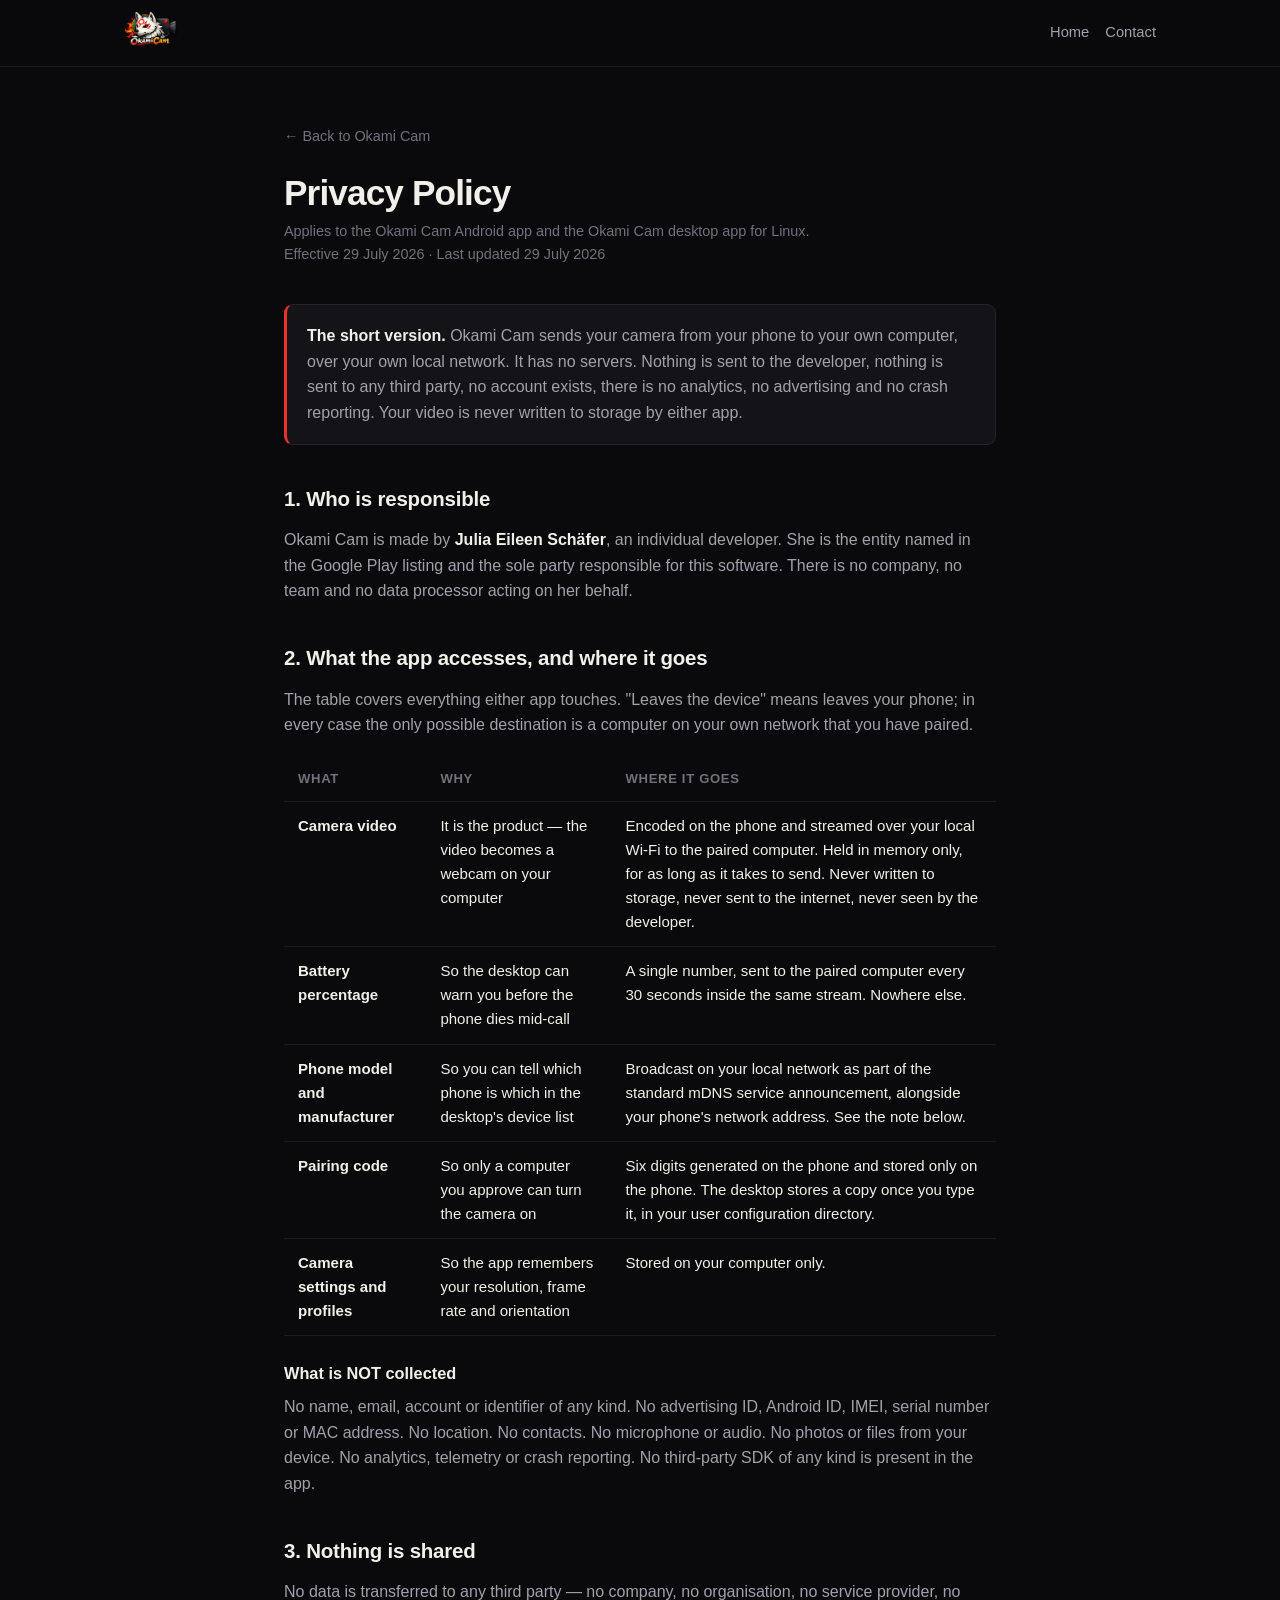
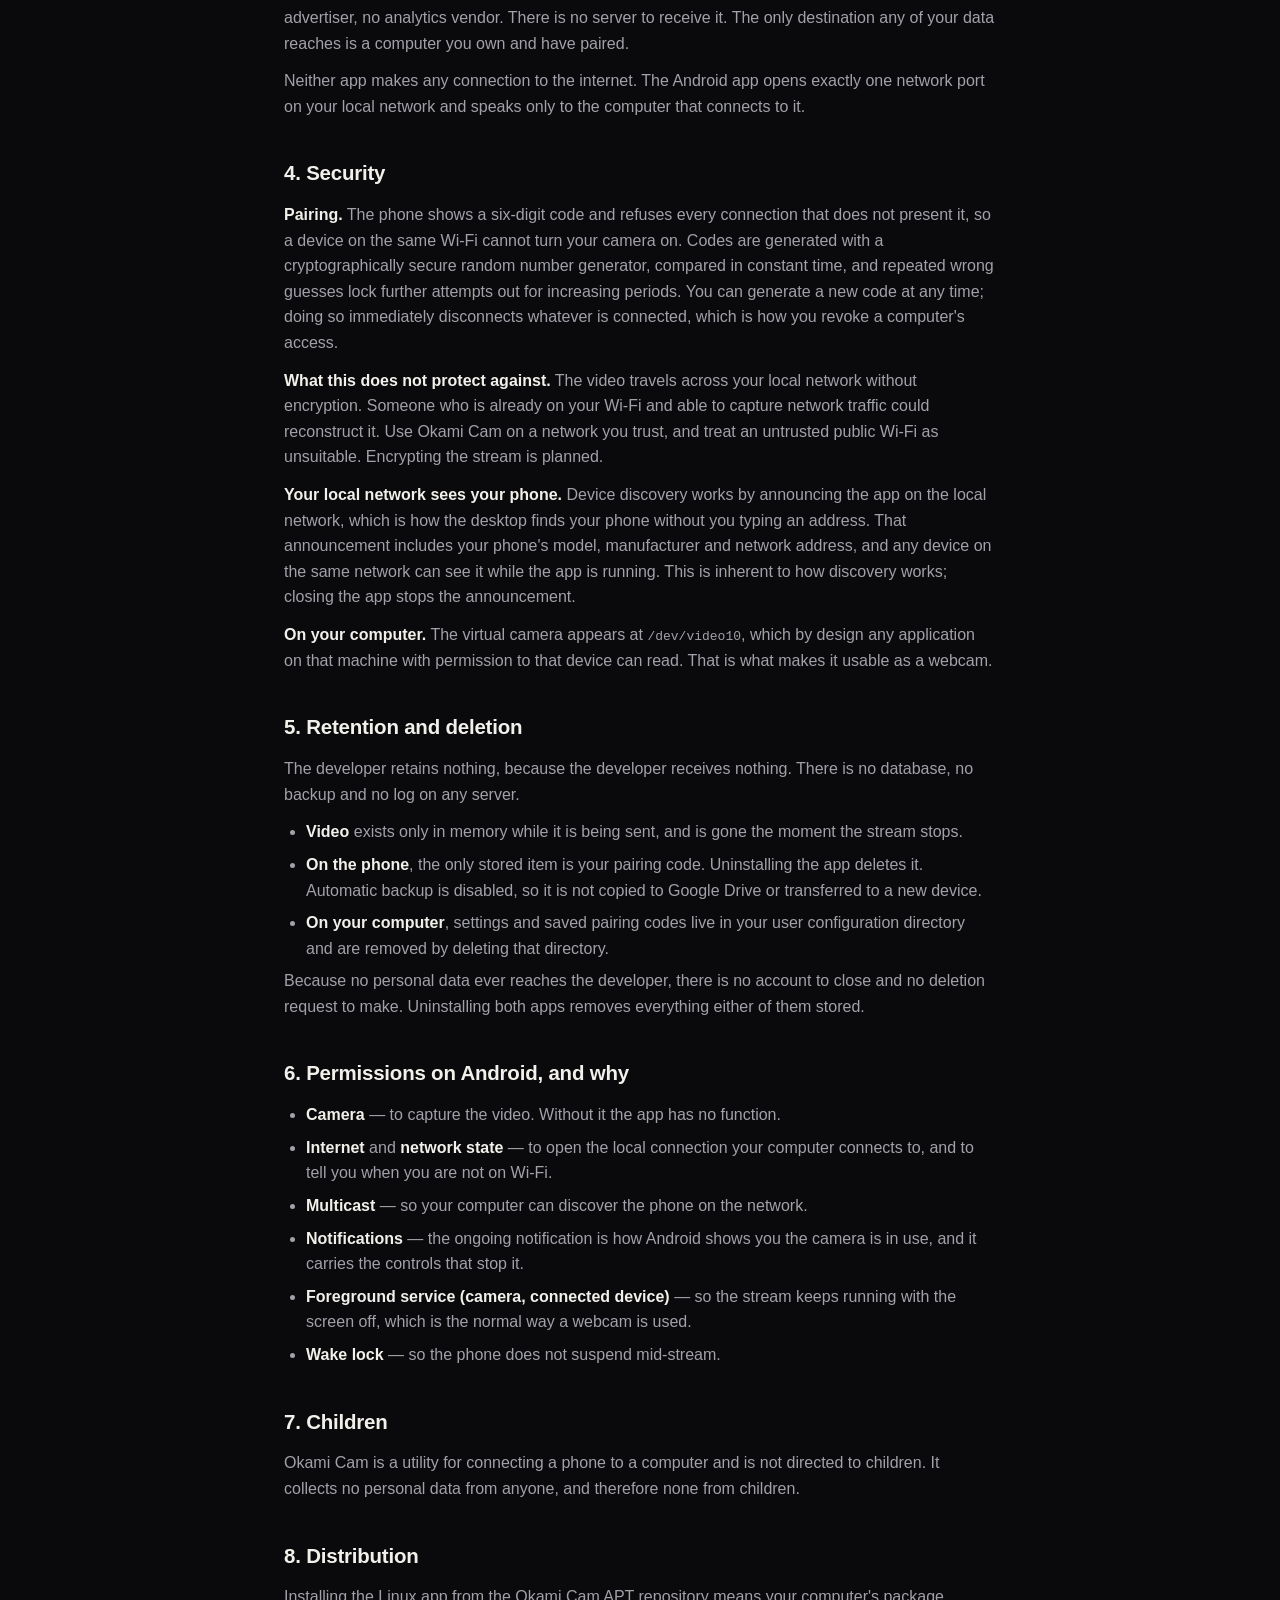
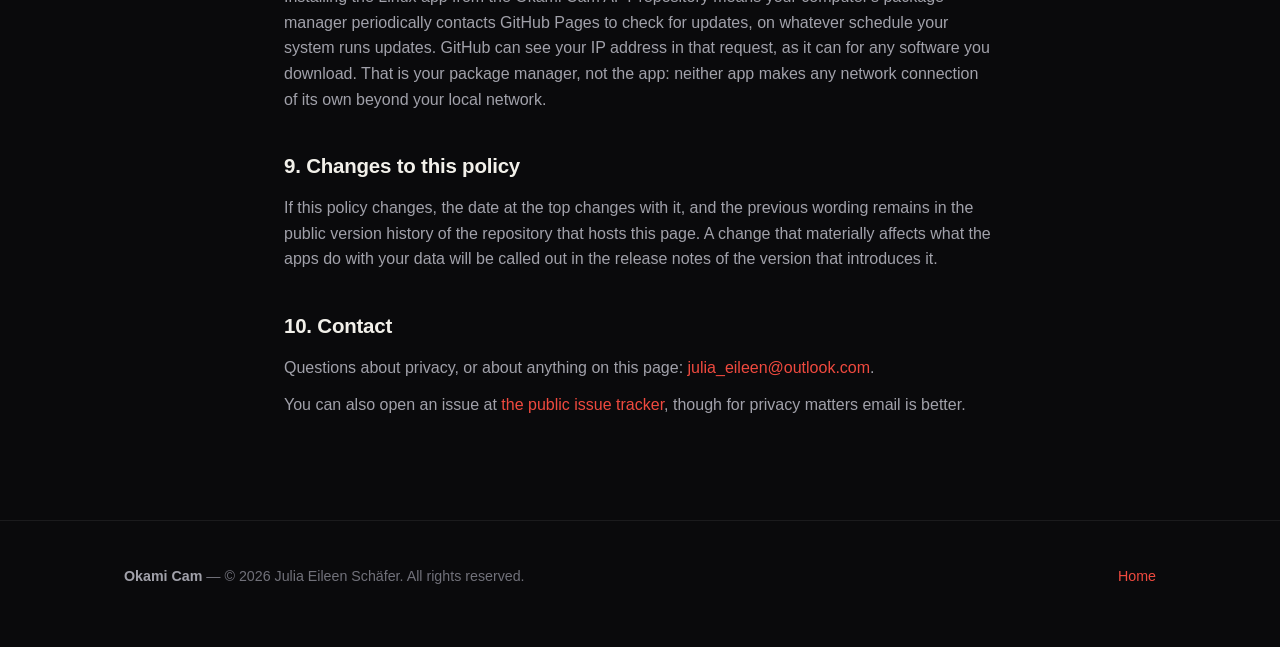
==== privacy.html @ 9d6f0ce9 "Add the privacy policy Required for the Google Play listing, which needs a public, non-editable URL " ====
<!doctype html>
<html lang="en">
<head>
<meta charset="utf-8">
<meta name="viewport" content="width=device-width, initial-scale=1">
<title>Privacy Policy — Okami Cam</title>
<meta name="description" content="The Okami Cam privacy policy. Okami Cam sends your camera to your own computer on your own network, and to nobody else.">
<link rel="icon" href="assets/mark.png">
<link rel="stylesheet" href="style.css">
</head>
<body>

<header>
  <div class="wrap nav">
    <a href="./"><img src="assets/logo.png" alt="Okami Cam"></a>
    <span class="spacer"></span>
    <a href="./">Home</a>
    <a href="#contact">Contact</a>
  </div>
</header>

<div class="doc">
  <a class="back" href="./">← Back to Okami Cam</a>

  <h1>Privacy Policy</h1>
  <p class="meta">Applies to the Okami Cam Android app and the Okami Cam desktop app for Linux.<br>
  Effective 29 July 2026 · Last updated 29 July 2026</p>

  <div class="callout">
    <p><strong>The short version.</strong> Okami Cam sends your camera from your phone to
    your own computer, over your own local network. It has no servers. Nothing is sent to
    the developer, nothing is sent to any third party, no account exists, there is no
    analytics, no advertising and no crash reporting. Your video is never written to storage
    by either app.</p>
  </div>

  <h2>1. Who is responsible</h2>
  <p>Okami Cam is made by <strong>Julia Eileen Schäfer</strong>, an individual developer.
  She is the entity named in the Google Play listing and the sole party responsible for this
  software. There is no company, no team and no data processor acting on her behalf.</p>

  <h2>2. What the app accesses, and where it goes</h2>
  <p>The table covers everything either app touches. "Leaves the device" means leaves your
  phone; in every case the only possible destination is a computer on your own network that
  you have paired.</p>

  <table>
    <tr><th>What</th><th>Why</th><th>Where it goes</th></tr>
    <tr>
      <td>Camera video</td>
      <td>It is the product — the video becomes a webcam on your computer</td>
      <td>Encoded on the phone and streamed over your local Wi‑Fi to the paired computer.
      Held in memory only, for as long as it takes to send. Never written to storage, never
      sent to the internet, never seen by the developer.</td>
    </tr>
    <tr>
      <td>Battery percentage</td>
      <td>So the desktop can warn you before the phone dies mid‑call</td>
      <td>A single number, sent to the paired computer every 30 seconds inside the same
      stream. Nowhere else.</td>
    </tr>
    <tr>
      <td>Phone model and manufacturer</td>
      <td>So you can tell which phone is which in the desktop's device list</td>
      <td>Broadcast on your local network as part of the standard mDNS service announcement,
      alongside your phone's network address. See the note below.</td>
    </tr>
    <tr>
      <td>Pairing code</td>
      <td>So only a computer you approve can turn the camera on</td>
      <td>Six digits generated on the phone and stored only on the phone. The desktop stores
      a copy once you type it, in your user configuration directory.</td>
    </tr>
    <tr>
      <td>Camera settings and profiles</td>
      <td>So the app remembers your resolution, frame rate and orientation</td>
      <td>Stored on your computer only.</td>
    </tr>
  </table>

  <h3>What is NOT collected</h3>
  <p>No name, email, account or identifier of any kind. No advertising ID, Android ID, IMEI,
  serial number or MAC address. No location. No contacts. No microphone or audio. No photos
  or files from your device. No analytics, telemetry or crash reporting. No third‑party SDK
  of any kind is present in the app.</p>

  <h2>3. Nothing is shared</h2>
  <p>No data is transferred to any third party — no company, no organisation, no service
  provider, no advertiser, no analytics vendor. There is no server to receive it. The only
  destination any of your data reaches is a computer you own and have paired.</p>
  <p>Neither app makes any connection to the internet. The Android app opens exactly one
  network port on your local network and speaks only to the computer that connects to it.</p>

  <h2>4. Security</h2>
  <p><strong>Pairing.</strong> The phone shows a six‑digit code and refuses every connection
  that does not present it, so a device on the same Wi‑Fi cannot turn your camera on. Codes
  are generated with a cryptographically secure random number generator, compared in constant
  time, and repeated wrong guesses lock further attempts out for increasing periods. You can
  generate a new code at any time; doing so immediately disconnects whatever is connected,
  which is how you revoke a computer's access.</p>
  <p><strong>What this does not protect against.</strong> The video travels across your local
  network without encryption. Someone who is already on your Wi‑Fi and able to capture network
  traffic could reconstruct it. Use Okami Cam on a network you trust, and treat an untrusted
  public Wi‑Fi as unsuitable. Encrypting the stream is planned.</p>
  <p><strong>Your local network sees your phone.</strong> Device discovery works by
  announcing the app on the local network, which is how the desktop finds your phone without
  you typing an address. That announcement includes your phone's model, manufacturer and
  network address, and any device on the same network can see it while the app is running.
  This is inherent to how discovery works; closing the app stops the announcement.</p>
  <p><strong>On your computer.</strong> The virtual camera appears at
  <code>/dev/video10</code>, which by design any application on that machine with permission
  to that device can read. That is what makes it usable as a webcam.</p>

  <h2>5. Retention and deletion</h2>
  <p>The developer retains nothing, because the developer receives nothing. There is no
  database, no backup and no log on any server.</p>
  <ul>
    <li><strong>Video</strong> exists only in memory while it is being sent, and is gone the
    moment the stream stops.</li>
    <li><strong>On the phone</strong>, the only stored item is your pairing code. Uninstalling
    the app deletes it. Automatic backup is disabled, so it is not copied to Google Drive or
    transferred to a new device.</li>
    <li><strong>On your computer</strong>, settings and saved pairing codes live in your user
    configuration directory and are removed by deleting that directory.</li>
  </ul>
  <p>Because no personal data ever reaches the developer, there is no account to close and no
  deletion request to make. Uninstalling both apps removes everything either of them stored.</p>

  <h2>6. Permissions on Android, and why</h2>
  <ul>
    <li><strong>Camera</strong> — to capture the video. Without it the app has no function.</li>
    <li><strong>Internet</strong> and <strong>network state</strong> — to open the local
    connection your computer connects to, and to tell you when you are not on Wi‑Fi.</li>
    <li><strong>Multicast</strong> — so your computer can discover the phone on the network.</li>
    <li><strong>Notifications</strong> — the ongoing notification is how Android shows you the
    camera is in use, and it carries the controls that stop it.</li>
    <li><strong>Foreground service (camera, connected device)</strong> — so the stream keeps
    running with the screen off, which is the normal way a webcam is used.</li>
    <li><strong>Wake lock</strong> — so the phone does not suspend mid‑stream.</li>
  </ul>

  <h2>7. Children</h2>
  <p>Okami Cam is a utility for connecting a phone to a computer and is not directed to
  children. It collects no personal data from anyone, and therefore none from children.</p>

  <h2>8. Distribution</h2>
  <p>Installing the Linux app from the Okami Cam APT repository means your computer's package
  manager periodically contacts GitHub Pages to check for updates, on whatever schedule your
  system runs updates. GitHub can see your IP address in that request, as it can for any
  software you download. That is your package manager, not the app: neither app makes any
  network connection of its own beyond your local network.</p>

  <h2>9. Changes to this policy</h2>
  <p>If this policy changes, the date at the top changes with it, and the previous wording
  remains in the public version history of the repository that hosts this page. A change that
  materially affects what the apps do with your data will be called out in the release notes
  of the version that introduces it.</p>

  <h2 id="contact">10. Contact</h2>
  <p>Questions about privacy, or about anything on this page:
  <a href="mailto:julia_eileen@outlook.com">julia_eileen@outlook.com</a>.</p>
  <p>You can also open an issue at
  <a href="https://github.com/julia-eileen/okami-cam-releases/issues">the public issue
  tracker</a>, though for privacy matters email is better.</p>
</div>

<footer>
  <div class="wrap row">
    <div><strong style="color:var(--text-2)">Okami Cam</strong> — © 2026 Julia Eileen Schäfer. All rights reserved.</div>
    <div><a href="./">Home</a></div>
  </div>
</footer>

</body>
</html>
---- style.css ----
:root{
    --bg:#0a0a0c; --surface:#141418; --raised:#1c1c22;
    --line:rgba(255,255,255,.07); --line-strong:rgba(255,255,255,.13);
    --text:#f2f0ea; --text-2:#a1a1aa; --text-3:#71717a;
    --brand:#e5342a; --brand-hi:#f04a3f; --brand-soft:rgba(229,52,42,.12);
    --live:#22c55e; --warn:#f59e0b;
    --r:14px; --r-sm:9px;
    --mono:ui-monospace,"SFMono-Regular",Menlo,Consolas,"Liberation Mono",monospace;
  }
  *{box-sizing:border-box;margin:0;padding:0}
  html{scroll-behavior:smooth}
  body{
    background:var(--bg);color:var(--text);
    font-family:-apple-system,BlinkMacSystemFont,"Segoe UI",Roboto,Cantarell,sans-serif;
    line-height:1.6;-webkit-font-smoothing:antialiased;
  }
  .wrap{max-width:1080px;margin:0 auto;padding:0 24px}
  a{color:var(--brand-hi);text-decoration:none}
  a:hover{text-decoration:underline}

  /* ── header ── */
  header{position:sticky;top:0;z-index:20;backdrop-filter:blur(14px);
    background:rgba(10,10,12,.78);border-bottom:1px solid var(--line)}
  .nav{display:flex;align-items:center;gap:16px;height:66px}
  .nav img{height:36px;width:auto}
  .nav .spacer{flex:1}
  .nav a{color:var(--text-2);font-size:.92rem;font-weight:500}
  .nav a:hover{color:var(--text);text-decoration:none}
  @media(max-width:640px){.nav .hide-sm{display:none}}

  /* ── hero ── */
  .hero{position:relative;padding:88px 0 72px;text-align:center;overflow:hidden}
  .hero::before{content:"";position:absolute;inset:-40% 0 auto 50%;translate:-50% 0;
    width:900px;height:620px;background:radial-gradient(closest-side,rgba(229,52,42,.16),transparent 70%);
    pointer-events:none}
  .hero > *{position:relative}
  .hero img.mark{width:132px;height:132px;margin-bottom:26px;
    filter:drop-shadow(0 14px 42px rgba(229,52,42,.28))}
  h1{font-size:clamp(2.3rem,6vw,3.5rem);line-height:1.08;letter-spacing:-.025em;font-weight:800}
  h1 .accent{color:var(--brand)}
  .sub{margin:20px auto 0;max-width:620px;font-size:1.14rem;color:var(--text-2)}
  .badges{display:flex;flex-wrap:wrap;gap:9px;justify-content:center;margin-top:26px}
  .badge{display:inline-flex;align-items:center;gap:7px;padding:6px 13px;border-radius:999px;
    background:var(--surface);border:1px solid var(--line-strong);font-size:.84rem;color:var(--text-2)}
  .dot{width:7px;height:7px;border-radius:50%;background:var(--live)}
  .cta{display:flex;flex-wrap:wrap;gap:12px;justify-content:center;margin-top:34px}
  .btn{display:inline-flex;align-items:center;gap:9px;padding:13px 26px;border-radius:var(--r-sm);
    font-weight:650;font-size:1rem;transition:.18s;border:1px solid transparent}
  .btn-primary{background:var(--brand);color:#fff}
  .btn-primary:hover{background:var(--brand-hi);text-decoration:none;transform:translateY(-1px)}
  .btn-ghost{background:var(--surface);color:var(--text);border-color:var(--line-strong)}
  .btn-ghost:hover{background:var(--raised);text-decoration:none}

  /* ── sections ── */
  section{padding:76px 0;border-top:1px solid var(--line)}
  h2{font-size:1.95rem;letter-spacing:-.02em;font-weight:750;margin-bottom:12px}
  .lede{color:var(--text-2);max-width:660px;margin-bottom:38px}

  /* ── the killer feature ── */
  .spotlight{display:grid;grid-template-columns:1fr 1fr;gap:44px;align-items:center}
  @media(max-width:820px){.spotlight{grid-template-columns:1fr;gap:30px}}
  .spotlight .card{background:linear-gradient(160deg,var(--brand-soft),transparent 62%);
    border:1px solid rgba(229,52,42,.24);border-radius:var(--r);padding:30px}
  .spotlight h3{font-size:1.28rem;margin-bottom:10px}
  .spotlight p{color:var(--text-2)}
  .phone-demo{display:flex;align-items:center;justify-content:center;gap:20px;
    background:var(--surface);border:1px solid var(--line);border-radius:var(--r);padding:34px 20px}
  .screen{width:92px;height:176px;border-radius:14px;border:2px solid #2c2c34;background:#000;
    display:flex;align-items:center;justify-content:center;color:var(--text-3);font-size:.7rem;
    text-align:center;padding:8px;position:relative}
  .screen.off{background:#050506}
  .screen .live{position:absolute;bottom:10px;display:flex;align-items:center;gap:5px;
    font-size:.62rem;color:var(--live)}
  .arrow{color:var(--brand);font-size:1.5rem}

  /* ── feature grid ── */
  .grid{display:grid;grid-template-columns:repeat(auto-fit,minmax(255px,1fr));gap:16px}
  .feat{background:var(--surface);border:1px solid var(--line);border-radius:var(--r);padding:22px}
  .feat h3{font-size:1.03rem;margin-bottom:7px}
  .feat p{color:var(--text-2);font-size:.93rem}
  .feat .ico{font-size:1.4rem;margin-bottom:12px;display:block}

  /* ── install ── */
  .step{display:flex;gap:16px;margin-bottom:22px}
  .num{flex:none;width:29px;height:29px;border-radius:50%;background:var(--brand-soft);
    border:1px solid rgba(229,52,42,.35);color:var(--brand-hi);display:flex;align-items:center;
    justify-content:center;font-size:.85rem;font-weight:700}
  .step-body{flex:1;min-width:0}
  .step h3{font-size:1.02rem;margin-bottom:8px}
  pre{background:#0e0e12;border:1px solid var(--line-strong);border-radius:var(--r-sm);
    padding:15px 17px;overflow-x:auto;font-family:var(--mono);font-size:.855rem;line-height:1.65;
    color:#dcdce2;position:relative}
  pre .c{color:var(--text-3)}
  pre .k{color:var(--brand-hi)}
  .note{display:flex;gap:12px;background:var(--surface);border:1px solid var(--line);
    border-left:3px solid var(--warn);border-radius:var(--r-sm);padding:15px 17px;margin-top:12px}
  .note strong{color:var(--warn)}
  .note p{color:var(--text-2);font-size:.92rem}

  /* ── shot ── */
  .shot{border:1px solid var(--line-strong);border-radius:var(--r);overflow:hidden;
    box-shadow:0 28px 70px rgba(0,0,0,.55);max-width:100%;display:block;margin-top:8px}

  /* ── req table ── */
  table{width:100%;border-collapse:collapse;font-size:.94rem}
  th,td{text-align:left;padding:12px 14px;border-bottom:1px solid var(--line)}
  th{color:var(--text-3);font-weight:600;font-size:.82rem;text-transform:uppercase;letter-spacing:.05em}
  td code{font-family:var(--mono);font-size:.86rem;color:var(--brand-hi)}

  footer{padding:44px 0 60px;border-top:1px solid var(--line);color:var(--text-3);font-size:.89rem}
  footer .row{display:flex;flex-wrap:wrap;gap:14px;align-items:center;justify-content:space-between}

/* ── long-form pages (privacy, terms) ── */
.doc{max-width:760px;margin:0 auto;padding:56px 24px 90px}
.doc h1{font-size:2.2rem;margin-bottom:8px}
.doc .meta{color:var(--text-3);font-size:.9rem;margin-bottom:38px}
.doc h2{font-size:1.28rem;margin:38px 0 12px;letter-spacing:-.01em}
.doc h3{font-size:1.02rem;margin:24px 0 8px;color:var(--text)}
.doc p,.doc li{color:var(--text-2);margin-bottom:12px}
.doc ul{padding-left:22px}
.doc li{margin-bottom:7px}
.doc strong{color:var(--text)}
.doc .callout{background:var(--surface);border:1px solid var(--line);
  border-left:3px solid var(--brand);border-radius:var(--r-sm);padding:18px 20px;margin:22px 0}
.doc .callout p:last-child{margin-bottom:0}
.doc table{margin:18px 0}
.doc table{table-layout:auto}
.doc td:first-child{color:var(--text);font-weight:550;white-space:nowrap}
/* Three-column tables (what / why / where) need the prose columns to breathe;
   pinning the first column at a percentage was written for two-column tables
   and strangled the rest. */
.doc table tr:has(td:nth-child(3)) td:first-child{white-space:normal;width:20%}
.doc table tr:has(td:nth-child(3)) td:nth-child(2){width:26%}
.doc th,.doc td{vertical-align:top}
.doc a.back{display:inline-block;margin-bottom:26px;color:var(--text-3);font-size:.9rem}
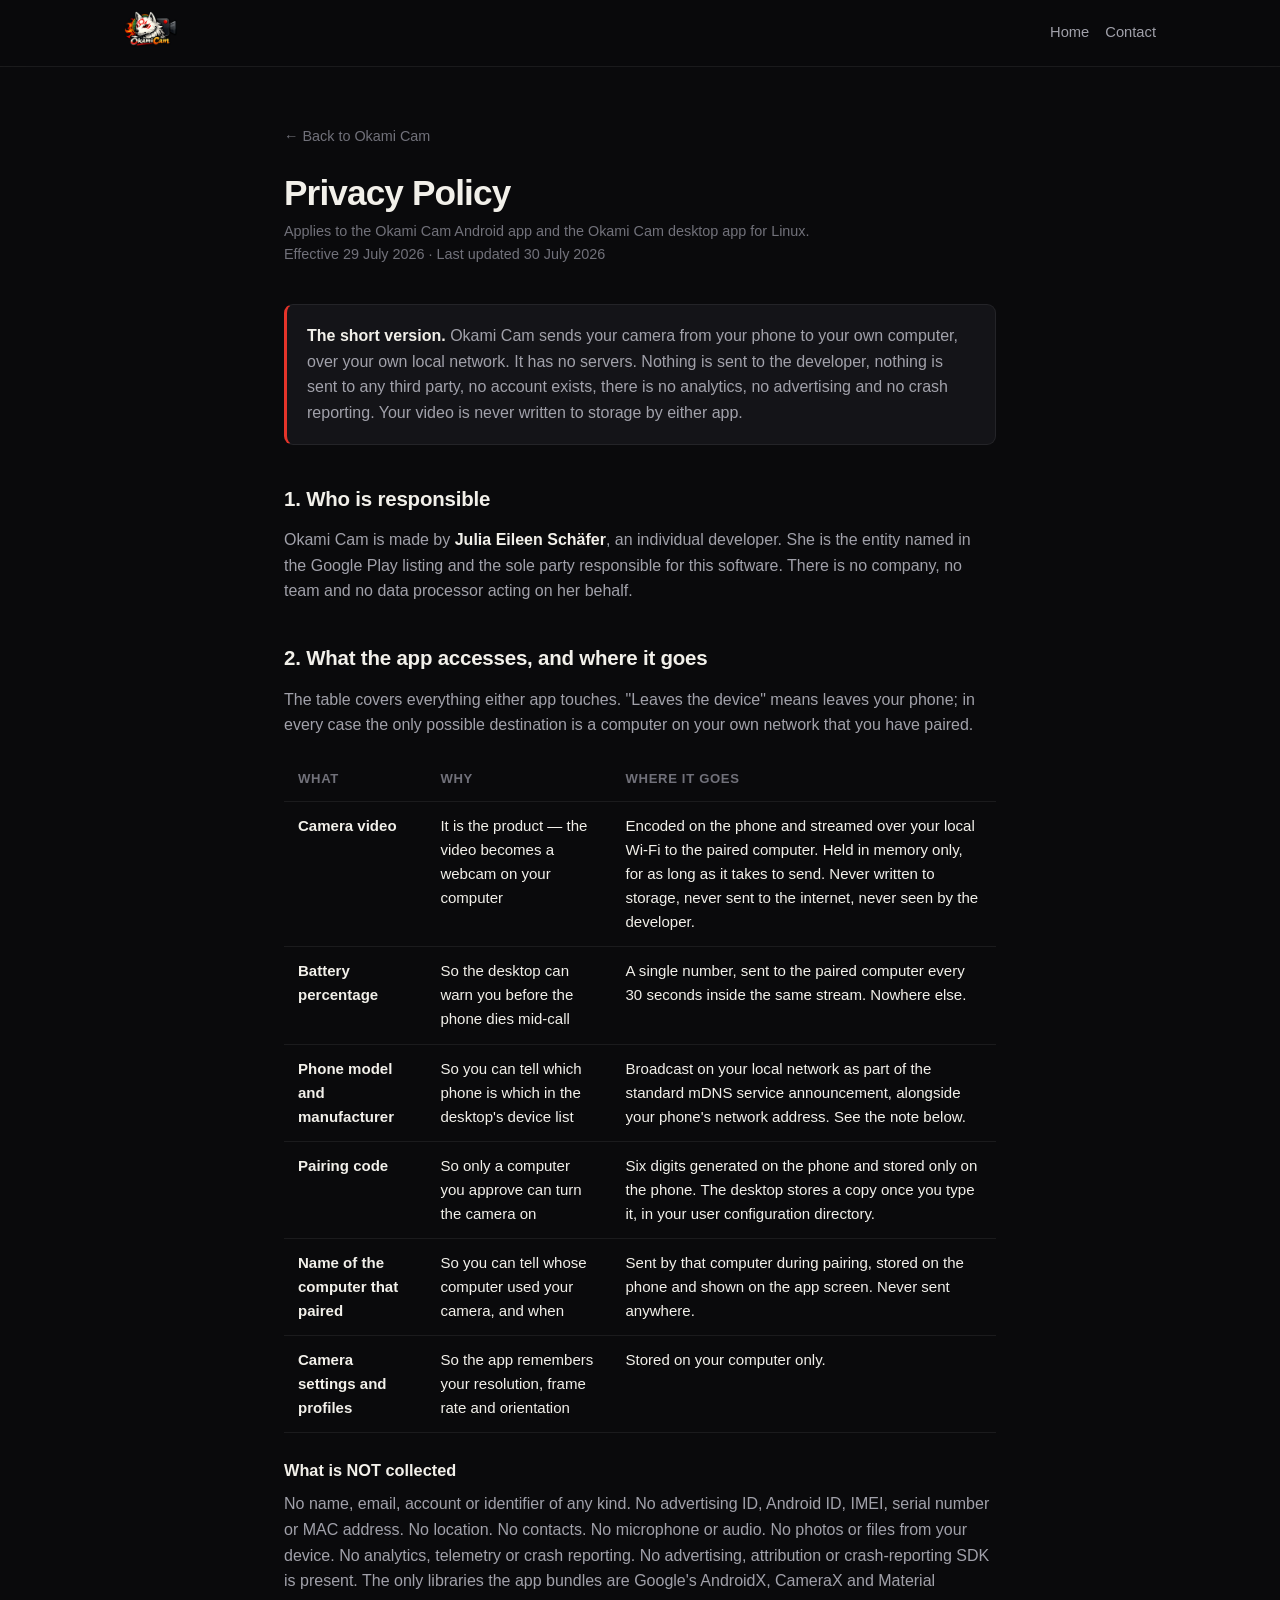
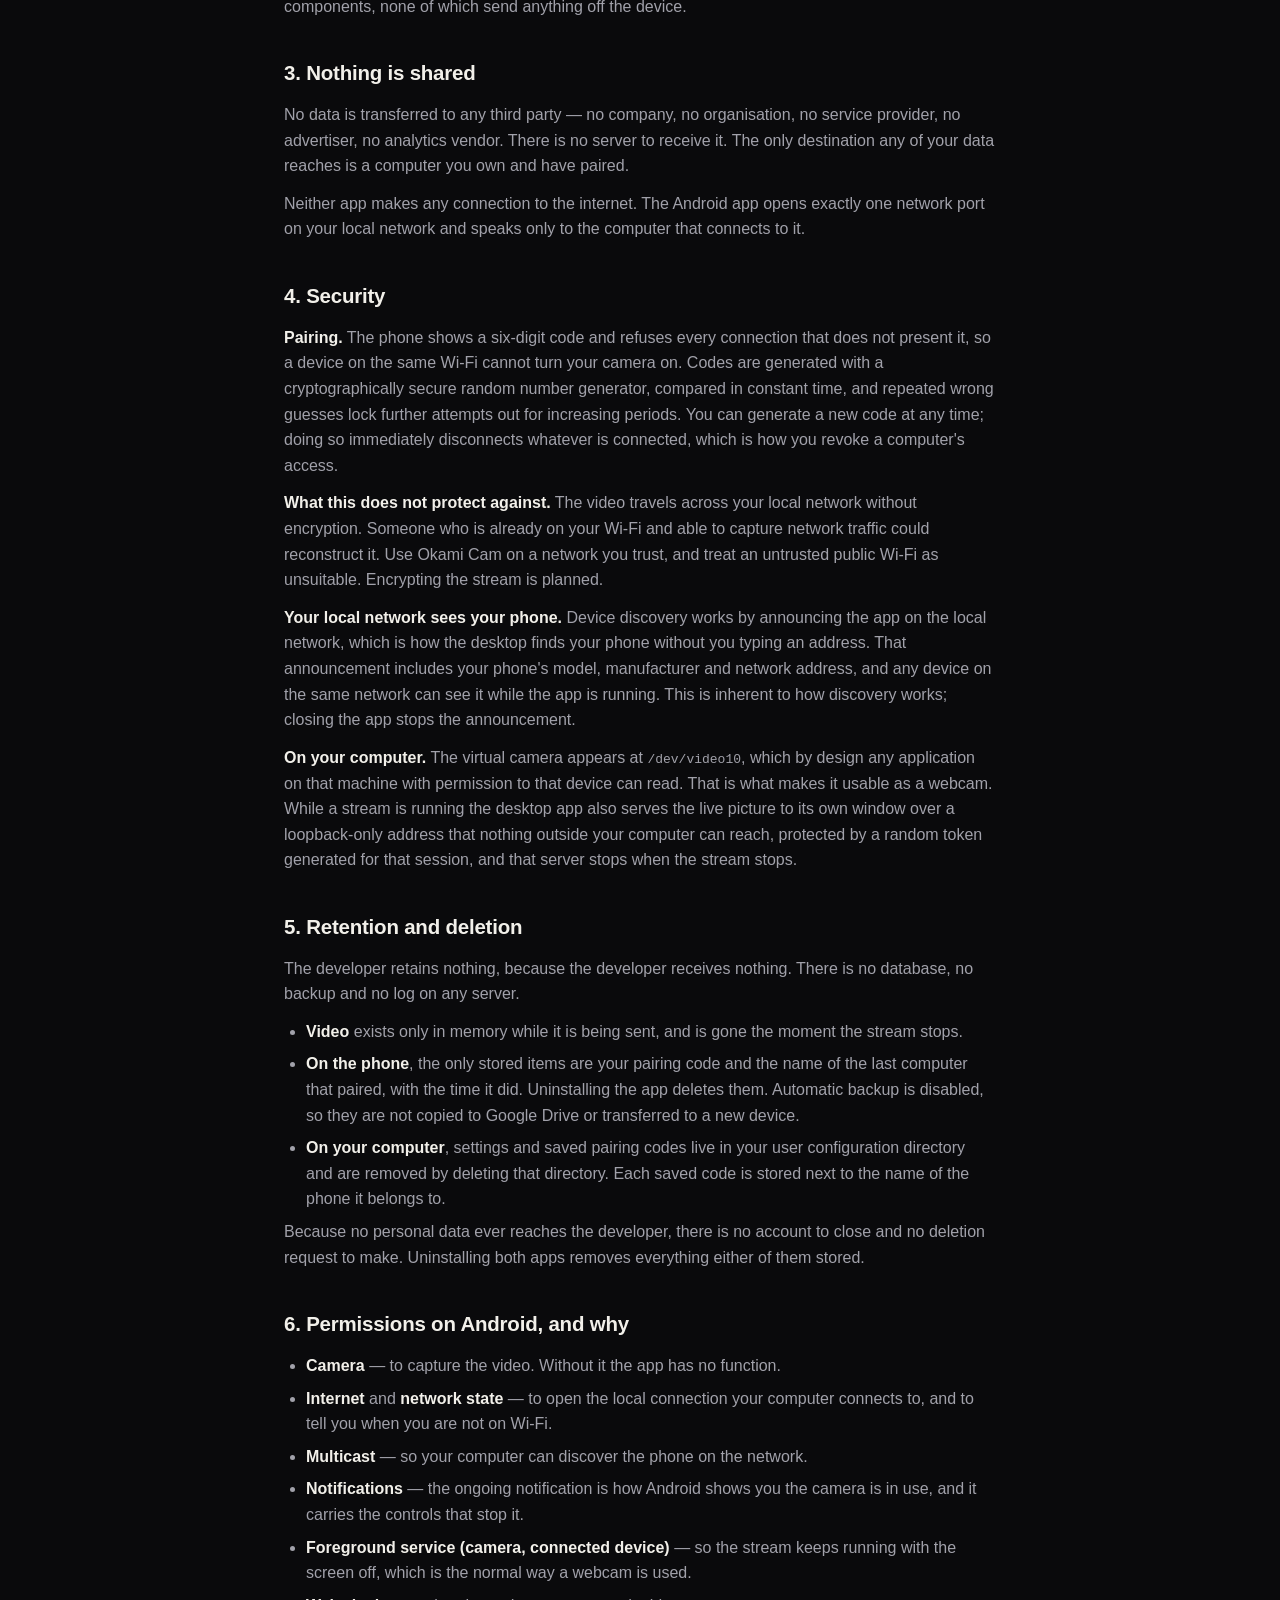
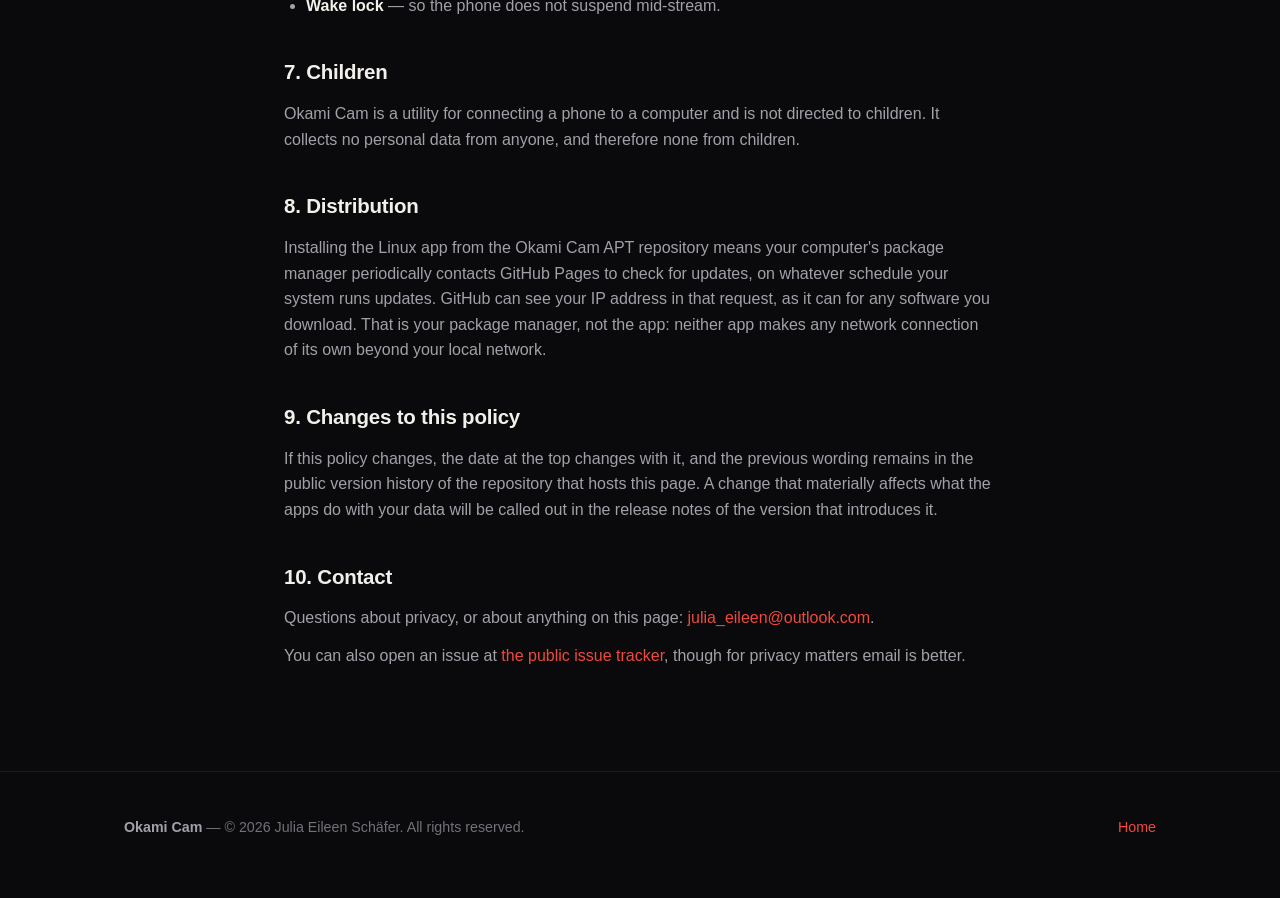
==== commit 64dbc228: "docs: política de privacidade alinhada ao que o código faz O texto afirmava que o único item guardad" ====
--- a/privacy.html
+++ b/privacy.html
@@ -24,7 +24,7 @@
 
   <h1>Privacy Policy</h1>
   <p class="meta">Applies to the Okami Cam Android app and the Okami Cam desktop app for Linux.<br>
-  Effective 29 July 2026 · Last updated 29 July 2026</p>
+  Effective 29 July 2026 · Last updated 30 July 2026</p>
 
   <div class="callout">
     <p><strong>The short version.</strong> Okami Cam sends your camera from your phone to
@@ -72,6 +72,12 @@
       a copy once you type it, in your user configuration directory.</td>
     </tr>
     <tr>
+      <td>Name of the computer that paired</td>
+      <td>So you can tell whose computer used your camera, and when</td>
+      <td>Sent by that computer during pairing, stored on the phone and shown on the app
+      screen. Never sent anywhere.</td>
+    </tr>
+    <tr>
       <td>Camera settings and profiles</td>
       <td>So the app remembers your resolution, frame rate and orientation</td>
       <td>Stored on your computer only.</td>
@@ -81,8 +87,10 @@
   <h3>What is NOT collected</h3>
   <p>No name, email, account or identifier of any kind. No advertising ID, Android ID, IMEI,
   serial number or MAC address. No location. No contacts. No microphone or audio. No photos
-  or files from your device. No analytics, telemetry or crash reporting. No third‑party SDK
-  of any kind is present in the app.</p>
+  or files from your device. No analytics, telemetry or crash reporting. No advertising,
+  attribution or crash‑reporting SDK is present. The only libraries the app bundles are
+  Google's AndroidX, CameraX and Material components, none of which send anything off the
+  device.</p>
 
   <h2>3. Nothing is shared</h2>
   <p>No data is transferred to any third party — no company, no organisation, no service
@@ -109,7 +117,10 @@
   This is inherent to how discovery works; closing the app stops the announcement.</p>
   <p><strong>On your computer.</strong> The virtual camera appears at
   <code>/dev/video10</code>, which by design any application on that machine with permission
-  to that device can read. That is what makes it usable as a webcam.</p>
+  to that device can read. That is what makes it usable as a webcam. While a stream is
+  running the desktop app also serves the live picture to its own window over a
+  loopback‑only address that nothing outside your computer can reach, protected by a random
+  token generated for that session, and that server stops when the stream stops.</p>
 
   <h2>5. Retention and deletion</h2>
   <p>The developer retains nothing, because the developer receives nothing. There is no
@@ -117,11 +128,13 @@
   <ul>
     <li><strong>Video</strong> exists only in memory while it is being sent, and is gone the
     moment the stream stops.</li>
-    <li><strong>On the phone</strong>, the only stored item is your pairing code. Uninstalling
-    the app deletes it. Automatic backup is disabled, so it is not copied to Google Drive or
-    transferred to a new device.</li>
+    <li><strong>On the phone</strong>, the only stored items are your pairing code and the
+    name of the last computer that paired, with the time it did. Uninstalling the app deletes
+    them. Automatic backup is disabled, so they are not copied to Google Drive or transferred
+    to a new device.</li>
     <li><strong>On your computer</strong>, settings and saved pairing codes live in your user
-    configuration directory and are removed by deleting that directory.</li>
+    configuration directory and are removed by deleting that directory. Each saved code is
+    stored next to the name of the phone it belongs to.</li>
   </ul>
   <p>Because no personal data ever reaches the developer, there is no account to close and no
   deletion request to make. Uninstalling both apps removes everything either of them stored.</p>
